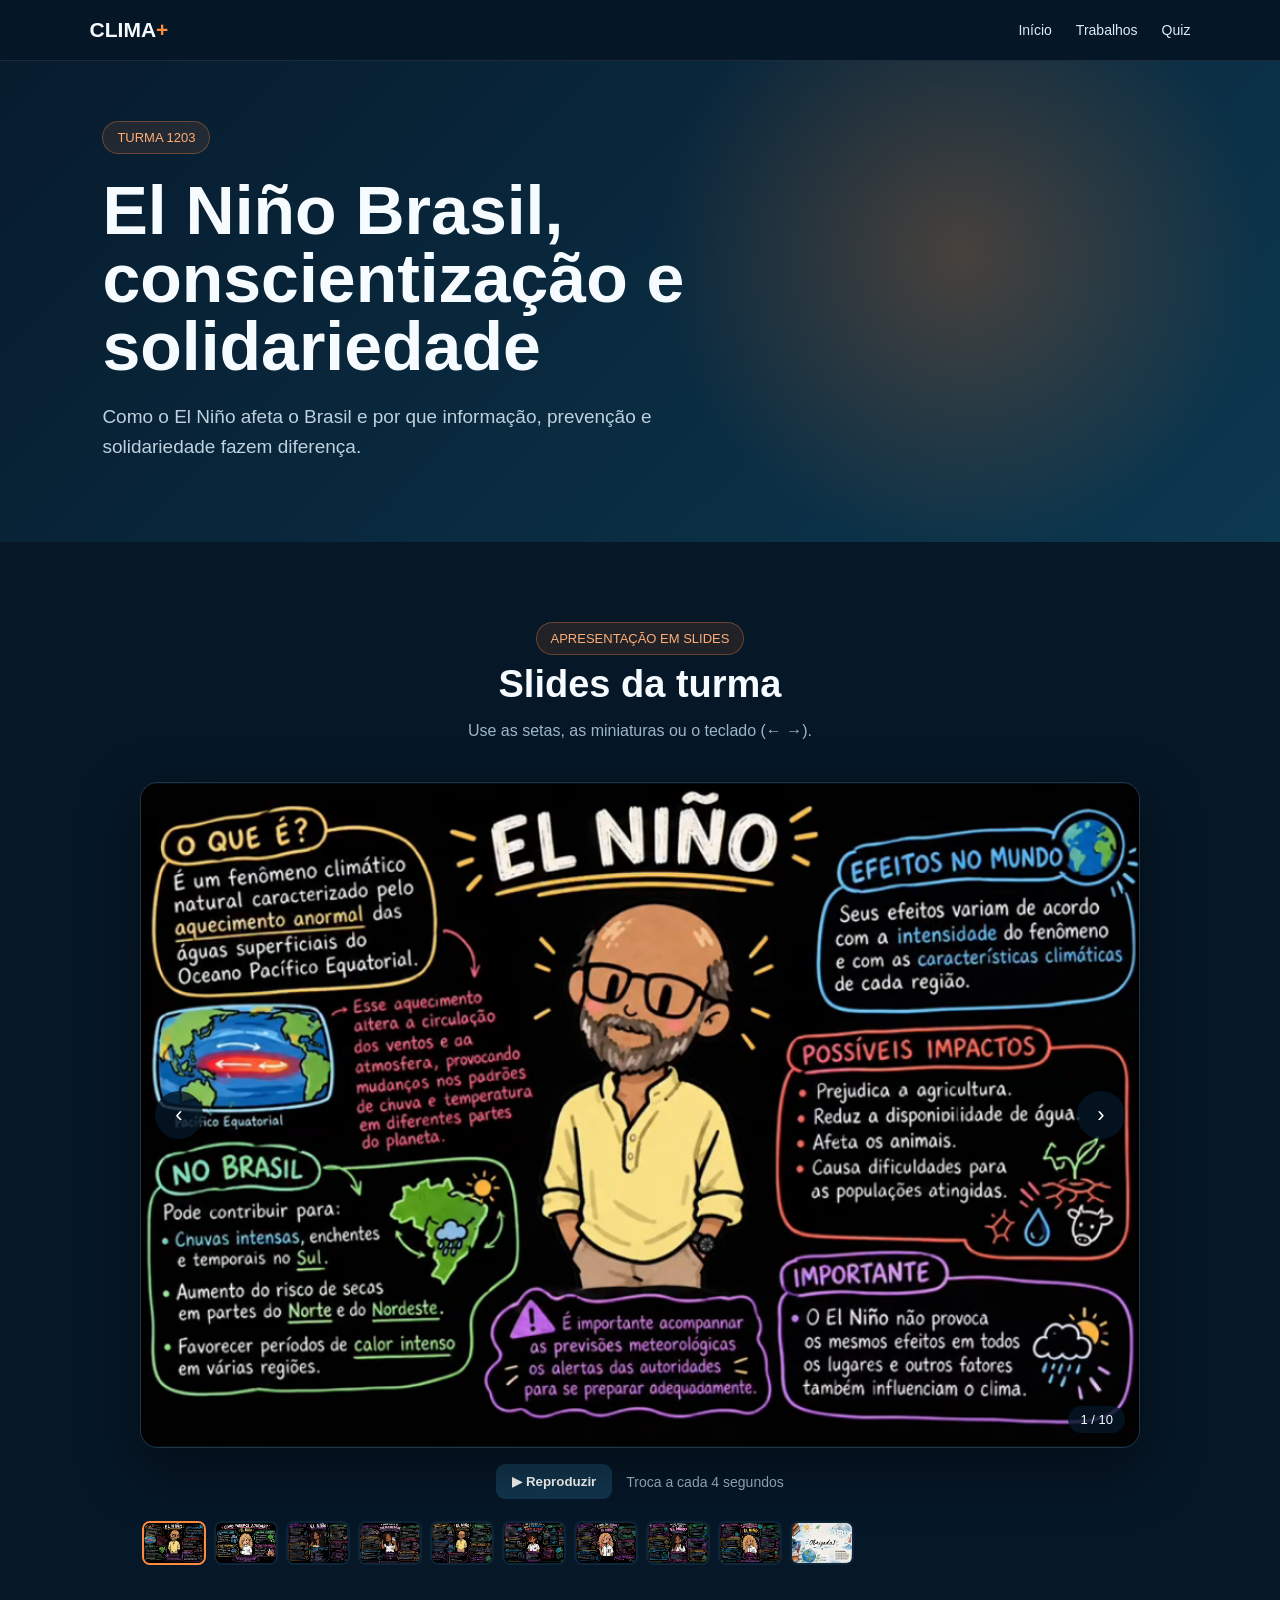
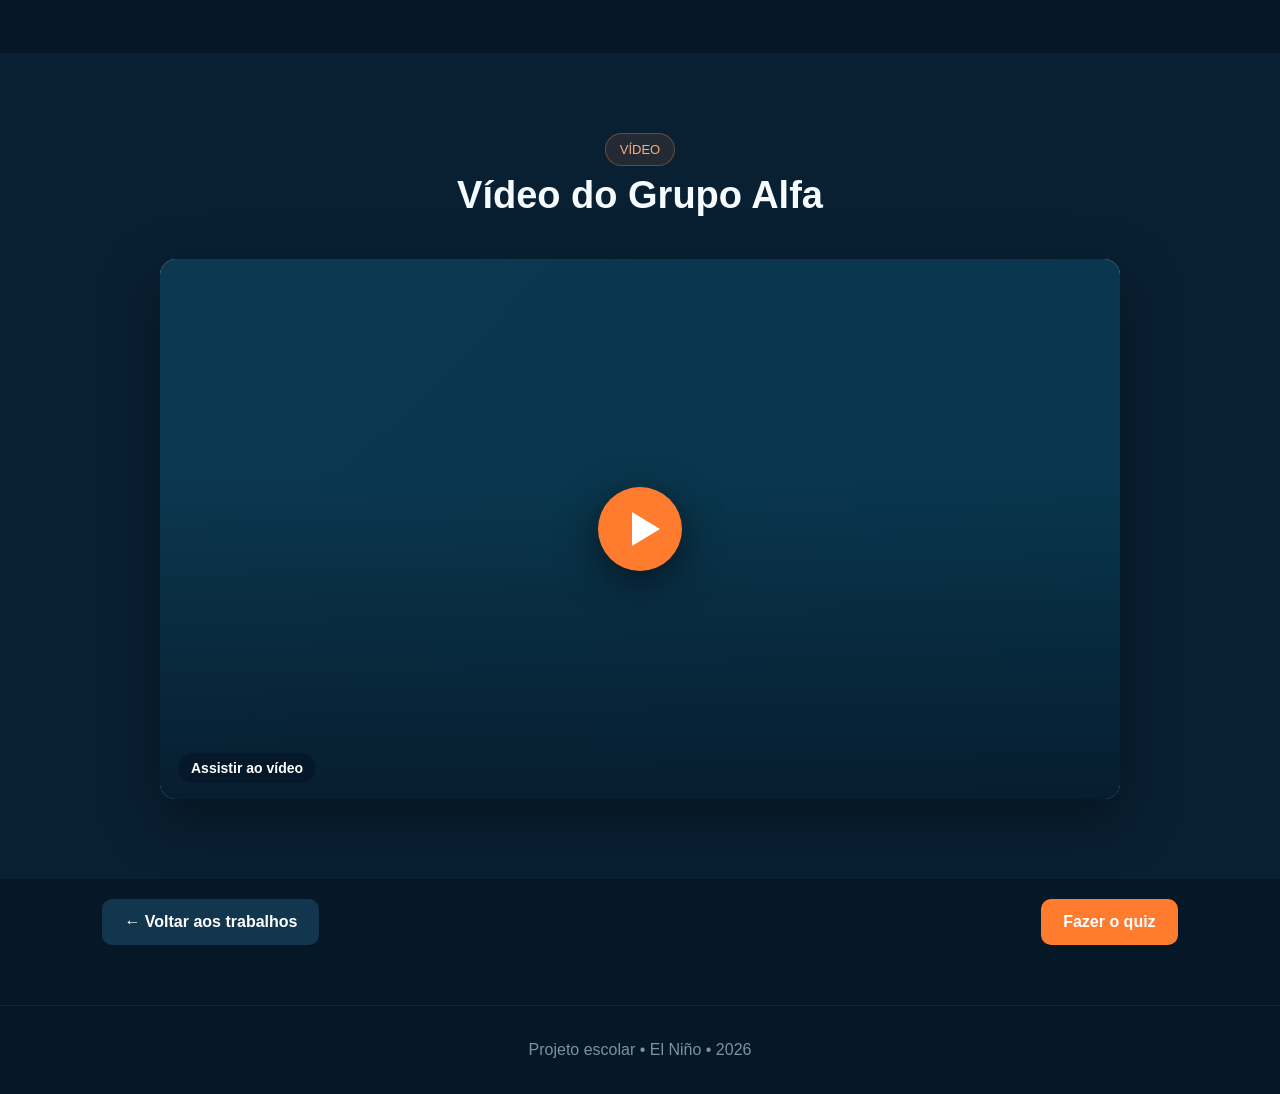
==== turma-1203.html @ 1ea9da54 "Add files via upload" ====
<!DOCTYPE html>
<html lang="pt-BR">
<head>
<meta charset="UTF-8"><meta name="viewport" content="width=device-width,initial-scale=1">
<title>Turma 1203 | El Niño</title>
<link rel="stylesheet" href="style.css">
</head>
<body>
<nav><a class="logo" href="index.html">CLIMA<span>+</span></a><div><a href="index.html">Início</a><a href="index.html#trabalhos">Trabalhos</a><a href="quiz.html">Quiz</a></div></nav>
<header class="hero small"><div><span class="tag">TURMA 1203</span><h1>El Niño Brasil, conscientização e solidariedade</h1><p>Como o El Niño afeta o Brasil e por que informação, prevenção e solidariedade fazem diferença.</p></div></header>
<section>
<div class="title"><span class="tag">APRESENTAÇÃO EM SLIDES</span><h2>Slides da turma</h2><p>Use as setas, as miniaturas ou o teclado (← →).</p></div>
<div class="slideshow" data-folder="img/1203/" data-prefix="frame-" data-ext="png" data-total="10" data-ratio="3/2" data-label="Slide"></div>
</section>

<section class="section-alt">
<div class="title"><span class="tag">VÍDEO</span><h2>Vídeo do Grupo Alfa</h2></div>
<div class="center-video">
  <div class="video"><div class="yt" data-id="0LwHqIWwnd8" data-title="Vídeo do Grupo Alfa – Turma 1203"></div></div>
</div>
</section>
<script src="slideshow.js"></script>
<div class="page-actions"><a class="btn ghost" href="index.html#trabalhos">← Voltar aos trabalhos</a><a class="btn" href="quiz.html">Fazer o quiz</a></div>
<footer>Projeto escolar • El Niño • 2026</footer>
<script src="yt.js"></script>
</body></html>
---- style.css ----
*{box-sizing:border-box}
html{scroll-behavior:smooth}
body{margin:0;font-family:Arial,sans-serif;background:#061727;color:#f5fbff}
a{color:inherit}
nav{position:sticky;top:0;z-index:5;display:flex;justify-content:space-between;align-items:center;padding:18px 7%;background:#061727e8;backdrop-filter:blur(12px);border-bottom:1px solid #ffffff18}
.logo{font-weight:800;font-size:21px;text-decoration:none}
.logo span,.hot{color:#ff8a3d}
nav a{color:#dcebf5;text-decoration:none;margin-left:24px;font-size:14px}
nav .logo{margin-left:0;color:#f5fbff}
nav a:hover{color:#ff8a3d}
.hero{min-height:80vh;display:flex;align-items:center;padding:70px 8%;background:radial-gradient(circle at 75% 40%,#ff7b2740,transparent 30%),linear-gradient(135deg,#071b2d,#0c3850)}
.hero>div{max-width:750px}
.hero.small{min-height:42vh;padding:60px 8%}
.tag{display:inline-block;background:#ff87391b;color:#ffad76;border:1px solid #ff873955;padding:8px 14px;border-radius:99px;font-size:13px}
.hero h1{font-size:clamp(50px,9vw,100px);line-height:.9;margin:22px 0}
.hero.small h1{font-size:clamp(38px,6vw,68px);line-height:1}
.hero p{font-size:19px;color:#bed1dd;line-height:1.6;max-width:650px}
.btn{display:inline-block;margin-top:20px;padding:14px 22px;border-radius:10px;background:#ff7b2d;color:#fff;text-decoration:none;font-weight:700;border:0;cursor:pointer;font-size:16px;font-family:inherit}
.btn:hover{background:#ff9150}
.btn.ghost{background:#12364e}
.btn.ghost:hover{background:#ff7b2d}
section{padding:80px 8%}
.title{text-align:center;margin-bottom:42px}
.title h2{font-size:38px;margin:8px}
.title p{color:#9db6c6}
.explain{display:grid;grid-template-columns:1fr 1fr;gap:30px;align-items:center}
.ocean{min-height:310px;border-radius:22px;background:linear-gradient(160deg,#ff8b36,#0a7099 55%,#07364d);display:flex;align-items:center;justify-content:center;font-size:75px;box-shadow:0 20px 60px #0005}
.explain h2{font-size:38px}
.explain p{color:#b8cad5;line-height:1.7}
.cards{display:grid;grid-template-columns:repeat(auto-fit,minmax(230px,1fr));gap:20px}
.card{background:#0c2538;border:1px solid #ffffff15;padding:26px;border-radius:18px;transition:.2s;display:flex;flex-direction:column;align-items:flex-start}
.card:hover{transform:translateY(-5px);border-color:#ff843c80}
.num{font-size:13px;color:#ff9c60;font-weight:bold}
.card h3{font-size:22px;margin-bottom:10px}
.card p{color:#a9bfcc;min-height:60px;line-height:1.5;flex:1}
.card .btn{margin-top:10px;padding:11px 15px;border-radius:9px;background:#12364e;font-size:15px}
.card .btn:hover{background:#ff7b2d}
.facts{background:#092033}
.facts-grid{display:grid;grid-template-columns:repeat(3,1fr);gap:20px;text-align:center}
.fact{padding:25px}
.fact b{font-size:38px;color:#ff8b40;display:block}
.fact span{color:#a9bfcc}
.quiz-cta{text-align:center;background:linear-gradient(135deg,#0c3850,#0a2a40)}
.quiz-cta p{color:#b8cad5;max-width:560px;margin:0 auto 10px;line-height:1.6}
footer{text-align:center;padding:35px;color:#7894a5;border-top:1px solid #ffffff13}

/* ---------- páginas das turmas ---------- */
.intro{max-width:800px;margin:0 auto;text-align:center;color:#b8cad5;line-height:1.7;padding:60px 8% 20px}
.page-actions{display:flex;justify-content:space-between;gap:12px;flex-wrap:wrap;padding:0 8% 60px}
.placeholder{border:2px dashed #ffffff30;border-radius:14px;display:flex;flex-direction:column;align-items:center;justify-content:center;text-align:center;color:#7f9bad;background:#08202f;padding:20px}
.placeholder b{font-size:42px;margin-bottom:6px;color:#ff8b40}

/* vídeo 16:9 */
.video{position:relative;width:100%;aspect-ratio:16/9;border-radius:16px;overflow:hidden;background:#000;box-shadow:0 20px 60px #0006}
.video iframe,.video video,.video .placeholder{position:absolute;inset:0;width:100%;height:100%;border:0;border-radius:0}

/* turma 1204: faixas de ponta a ponta */
.bands{padding:0}
.band{display:grid;grid-template-columns:1fr 1fr;gap:clamp(24px,4vw,70px);align-items:center;width:100%;padding:70px 6%}
.band:nth-child(odd){background:#092033}
.band:nth-child(even){background:#0c2d44}
.band.reverse .video{order:2}
.band.reverse .band-text{order:1}
.band-text h3{font-size:30px;margin:0 0 14px}
.band-text .placeholder{min-height:170px;align-items:flex-start;text-align:left;font-size:15px;line-height:1.6}

/* turma 1205: vídeo central */
.center-video{max-width:960px;margin:0 auto}
.center-text{max-width:760px;margin:30px auto 0;text-align:center;color:#b8cad5;line-height:1.7}

/* turma 1201: slideshow */
.slideshow{max-width:1000px;margin:0 auto}
.stage{position:relative;aspect-ratio:16/10;background:#08202f;border-radius:18px;overflow:hidden;border:1px solid #ffffff18;box-shadow:0 20px 60px #0006}
.stage img{width:100%;height:100%;object-fit:contain;display:block;background:#050f18}
.stage .ph{position:absolute;inset:0;display:none;align-items:center;justify-content:center;flex-direction:column;color:#7f9bad;border:2px dashed #ffffff30;border-radius:18px;background:#08202f}
.stage .ph b{font-size:60px;color:#ff8b40}
.arrow{position:absolute;top:50%;transform:translateY(-50%);width:48px;height:48px;border-radius:50%;border:0;background:#061727cc;color:#fff;font-size:22px;cursor:pointer}
.arrow:hover{background:#ff7b2d}
.arrow.prev{left:14px}.arrow.next{right:14px}
.counter{position:absolute;right:14px;bottom:14px;background:#061727cc;padding:6px 12px;border-radius:99px;font-size:13px}
.controls{display:flex;justify-content:center;align-items:center;gap:14px;margin-top:16px;color:#9db6c6;font-size:14px}
.controls button{background:#12364e;color:#fff;border:0;padding:10px 16px;border-radius:9px;cursor:pointer;font-weight:bold;font-family:inherit}
.controls button:hover{background:#ff7b2d}
.thumbs{display:flex;gap:8px;overflow-x:auto;padding:16px 2px 8px;margin-top:6px}
.thumbs button{flex:0 0 auto;width:64px;height:44px;border-radius:8px;border:2px solid transparent;background:#0c2538;color:#9db6c6;font-size:12px;cursor:pointer;padding:0;overflow:hidden}
.thumbs button img{width:100%;height:100%;object-fit:cover;display:block}
.thumbs button.active{border-color:#ff8b40}

/* turma 1203 */
.soon{max-width:760px;margin:0 auto;min-height:320px}

/* quiz */
.quiz{max-width:760px;margin:0 auto;background:#0c2538;border:1px solid #ffffff15;border-radius:20px;padding:34px}
.progress{height:8px;background:#12364e;border-radius:99px;overflow:hidden;margin-bottom:10px}
.progress i{display:block;height:100%;width:0;background:#ff7b2d;transition:width .3s}
.qcount{color:#9db6c6;font-size:14px;margin-bottom:18px}
.quiz h2{font-size:26px;line-height:1.3;margin:0 0 22px}
.opts{display:grid;gap:12px}
.opt{text-align:left;background:#12364e;color:#fff;border:2px solid transparent;border-radius:12px;padding:15px 18px;font-size:16px;font-family:inherit;cursor:pointer;transition:.15s}
.opt:hover:not(:disabled){border-color:#ff843c80}
.opt:disabled{cursor:default}
.opt.correct{background:#12452f;border-color:#3ecf7e}
.opt.wrong{background:#4a1d22;border-color:#ff5d6c}
.explain-box{margin-top:18px;padding:14px 18px;border-radius:12px;background:#071b2b;color:#bdd0da;line-height:1.6;display:none}
.explain-box.show{display:block}
.result{text-align:center}
.result .score{font-size:72px;font-weight:800;color:#ff8b40;margin:10px 0}
.result p{color:#bdd0da;line-height:1.6}

@media(max-width:700px){
nav div:last-child{display:none}
.explain{grid-template-columns:1fr}
.facts-grid{grid-template-columns:1fr}
.hero{min-height:70vh}
.hero h1{font-size:58px}
.hero.small h1{font-size:40px}
.band{grid-template-columns:1fr;padding:50px 6%}
.band.reverse .video,.band.reverse .band-text{order:0}
.quiz{padding:22px}
}
@media(prefers-reduced-motion:reduce){*{transition:none!important;scroll-behavior:auto!important}}

/* v2 */
.video video{object-fit:contain;background:#000}
.section-alt{background:#092033}
.subtitle{color:#9db6c6;text-align:center;margin:-24px auto 36px;max-width:720px;line-height:1.6}

/* yt */
.yt{position:absolute;inset:0}
.yt iframe{position:absolute;inset:0;width:100%;height:100%;border:0}
.yt-btn{position:absolute;inset:0;width:100%;height:100%;border:0;padding:0;cursor:pointer;background-size:cover;background-position:center;color:#fff;font-family:inherit}
.yt-btn::before{content:"";position:absolute;inset:0;background:linear-gradient(180deg,#06172700 40%,#061727cc);transition:.2s}
.yt-btn:hover::before{background:linear-gradient(180deg,#ff7b2d22 30%,#061727b0)}
.yt-play{position:absolute;left:50%;top:50%;width:84px;height:84px;margin:-42px 0 0 -42px;border-radius:50%;background:#ff7b2d;box-shadow:0 10px 40px #0008;transition:.2s}
.yt-play::after{content:"";position:absolute;left:34px;top:25px;border-style:solid;border-width:17px 0 17px 28px;border-color:transparent transparent transparent #fff}
.yt-btn:hover .yt-play{transform:scale(1.1);background:#ff9150}
.yt-label{position:absolute;left:18px;bottom:16px;font-size:14px;font-weight:700;background:#061727cc;padding:7px 13px;border-radius:99px}
.yt-btn:focus-visible{outline:3px solid #ff8b40;outline-offset:-3px}
@media(max-width:700px){.yt-play{width:64px;height:64px;margin:-32px 0 0 -32px}.yt-play::after{left:26px;top:19px;border-width:13px 0 13px 21px}}
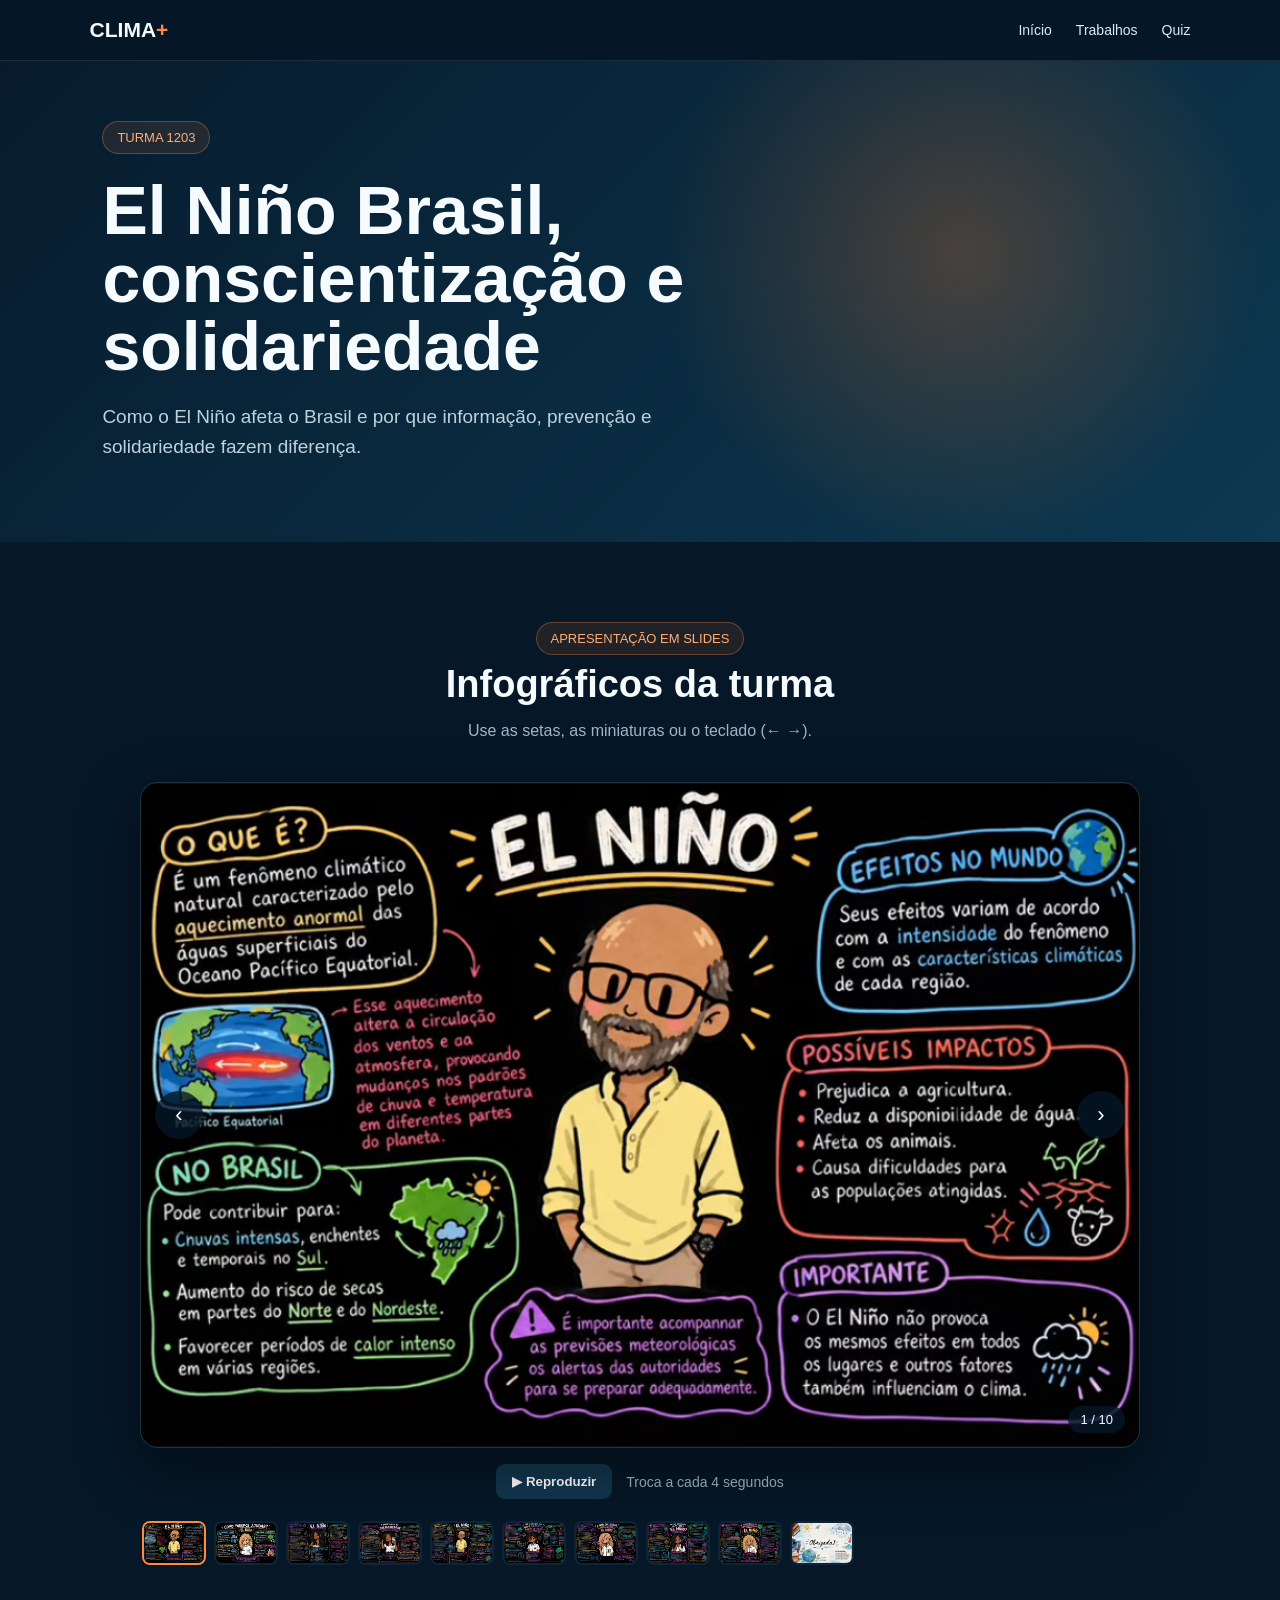
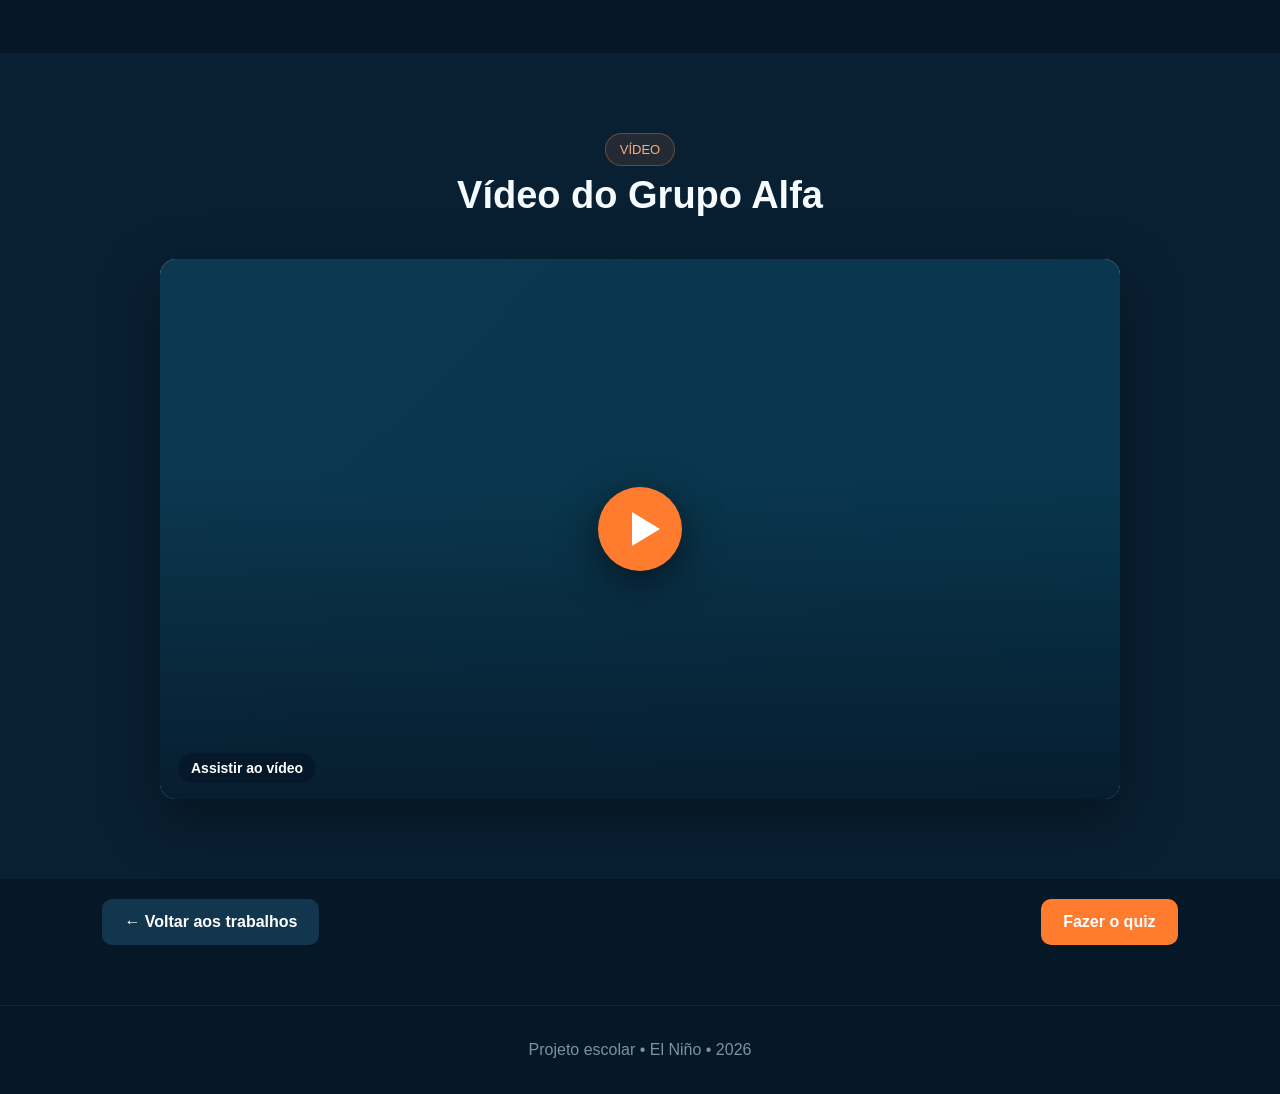
==== commit cd79fad9: "Add files via upload" ====
--- a/turma-1203.html
+++ b/turma-1203.html
@@ -9,7 +9,7 @@
 <nav><a class="logo" href="index.html">CLIMA<span>+</span></a><div><a href="index.html">Início</a><a href="index.html#trabalhos">Trabalhos</a><a href="quiz.html">Quiz</a></div></nav>
 <header class="hero small"><div><span class="tag">TURMA 1203</span><h1>El Niño Brasil, conscientização e solidariedade</h1><p>Como o El Niño afeta o Brasil e por que informação, prevenção e solidariedade fazem diferença.</p></div></header>
 <section>
-<div class="title"><span class="tag">APRESENTAÇÃO EM SLIDES</span><h2>Slides da turma</h2><p>Use as setas, as miniaturas ou o teclado (← →).</p></div>
+<div class="title"><span class="tag">APRESENTAÇÃO EM SLIDES</span><h2>Infográficos da turma</h2><p>Use as setas, as miniaturas ou o teclado (← →).</p></div>
 <div class="slideshow" data-folder="img/1203/" data-prefix="frame-" data-ext="png" data-total="10" data-ratio="3/2" data-label="Slide"></div>
 </section>
 
--- a/style.css
+++ b/style.css
@@ -137,3 +137,7 @@
 .yt-label{position:absolute;left:18px;bottom:16px;font-size:14px;font-weight:700;background:#061727cc;padding:7px 13px;border-radius:99px}
 .yt-btn:focus-visible{outline:3px solid #ff8b40;outline-offset:-3px}
 @media(max-width:700px){.yt-play{width:64px;height:64px;margin:-32px 0 0 -32px}.yt-play::after{left:26px;top:19px;border-width:13px 0 13px 21px}}
+
+/* v3 */
+.group-names{text-align:center;margin:26px auto 0;max-width:760px;font-size:17px;color:#ffad76;font-weight:700}
+.quiz-wrap{max-width:760px;margin:0 auto}
